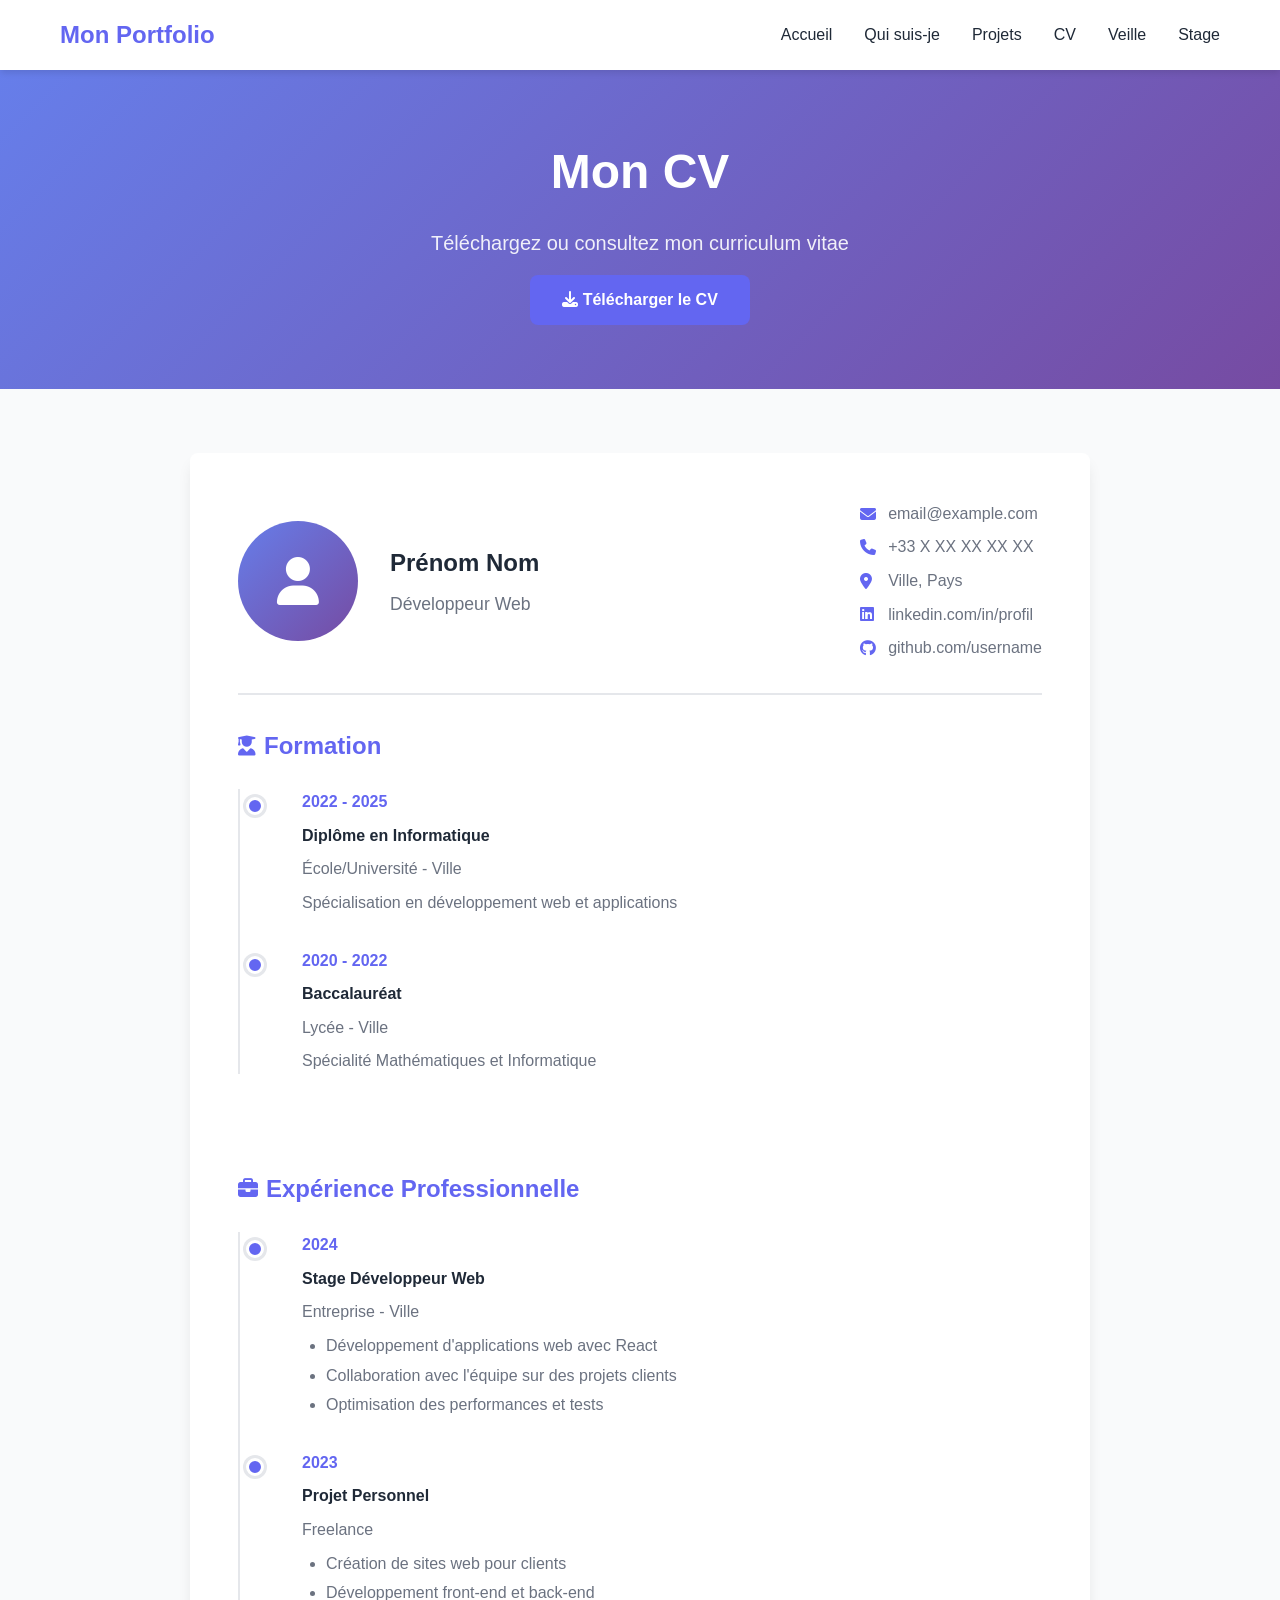
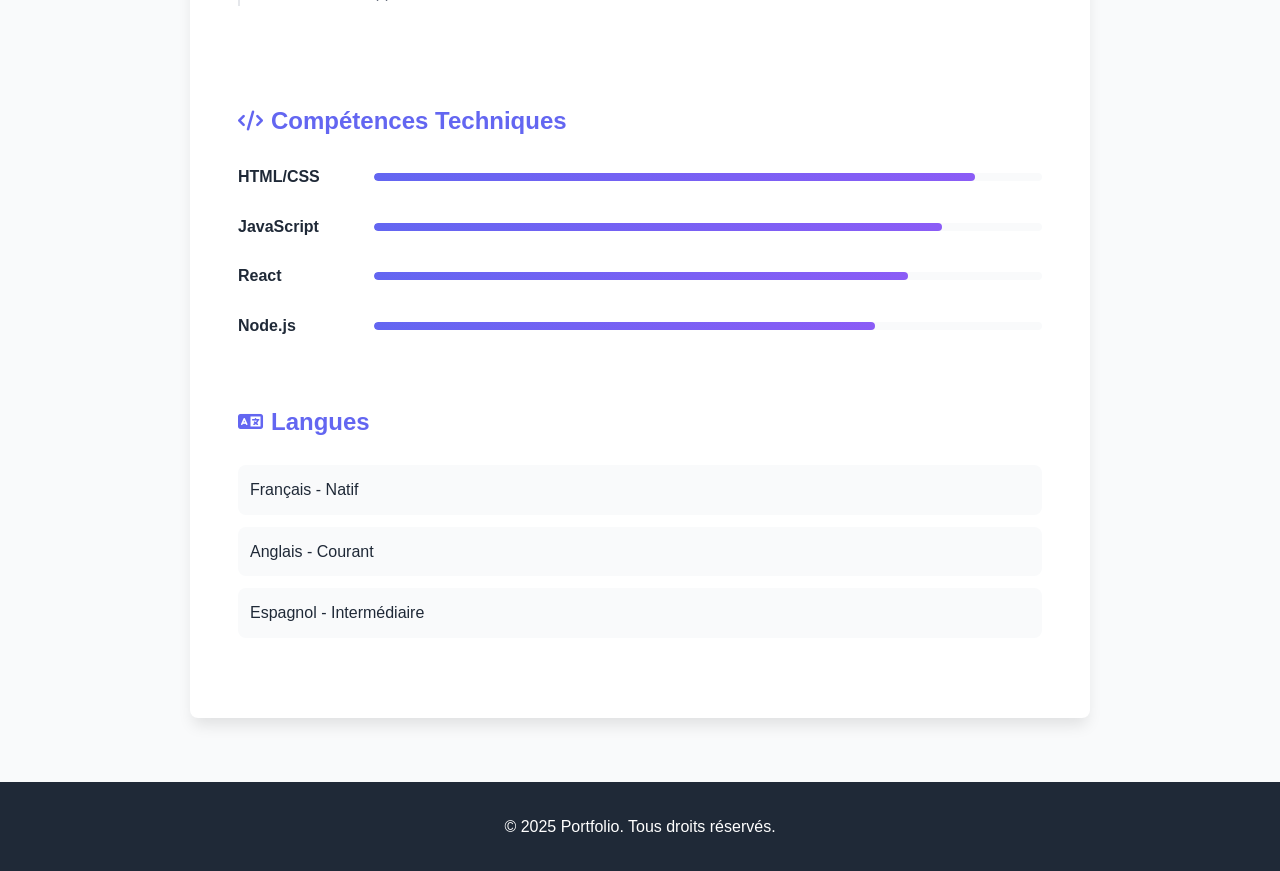
==== cv.html @ 6435fa11 "Initial commit: portfolio statique (HTML/CSS/JS) Made-with: Cursor" ====
<!DOCTYPE html>
<html lang="fr">
<head>
    <meta charset="UTF-8">
    <meta name="viewport" content="width=device-width, initial-scale=1.0">
    <meta name="description" content="CV - Portfolio">
    <title>CV - Portfolio</title>
    <link rel="stylesheet" href="css/style.css">
    <link rel="stylesheet" href="css/cv.css">
    <link rel="stylesheet" href="https://cdnjs.cloudflare.com/ajax/libs/font-awesome/6.4.0/css/all.min.css">
</head>
<body>
    <!-- Navigation -->
    <div id="navbar-placeholder"></div>

    <!-- Page Header -->
    <section class="page-header">
        <div class="container">
            <h1>Mon CV</h1>
            <p>Téléchargez ou consultez mon curriculum vitae</p>
            <a href="images/CV.pdf" download="CV.pdf" class="btn btn-primary" id="download-cv">
                <i class="fas fa-download"></i> Télécharger le CV
            </a>
        </div>
    </section>

    <!-- CV Content -->
    <section class="cv-section">
        <div class="container">
            <div class="cv-container">
                <div class="cv-header">
                    <div class="cv-profile">
                        <div class="cv-avatar">
                            <i class="fas fa-user"></i>
                        </div>
                        <div class="cv-name">
                            <h2>Prénom Nom</h2>
                            <p>Développeur Web</p>
                        </div>
                    </div>
                    <div class="cv-contact">
                        <p><i class="fas fa-envelope"></i> email@example.com</p>
                        <p><i class="fas fa-phone"></i> +33 X XX XX XX XX</p>
                        <p><i class="fas fa-map-marker-alt"></i> Ville, Pays</p>
                        <p><i class="fab fa-linkedin"></i> linkedin.com/in/profil</p>
                        <p><i class="fab fa-github"></i> github.com/username</p>
                    </div>
                </div>

                <div class="cv-content">
                    <div class="cv-section-item">
                        <h3><i class="fas fa-user-graduate"></i> Formation</h3>
                        <div class="cv-timeline">
                            <div class="timeline-item">
                                <div class="timeline-date">2022 - 2025</div>
                                <div class="timeline-content">
                                    <h4>Diplôme en Informatique</h4>
                                    <p>École/Université - Ville</p>
                                    <p>Spécialisation en développement web et applications</p>
                                </div>
                            </div>
                            <div class="timeline-item">
                                <div class="timeline-date">2020 - 2022</div>
                                <div class="timeline-content">
                                    <h4>Baccalauréat</h4>
                                    <p>Lycée - Ville</p>
                                    <p>Spécialité Mathématiques et Informatique</p>
                                </div>
                            </div>
                        </div>
                    </div>

                    <div class="cv-section-item">
                        <h3><i class="fas fa-briefcase"></i> Expérience Professionnelle</h3>
                        <div class="cv-timeline">
                            <div class="timeline-item">
                                <div class="timeline-date">2024</div>
                                <div class="timeline-content">
                                    <h4>Stage Développeur Web</h4>
                                    <p>Entreprise - Ville</p>
                                    <ul>
                                        <li>Développement d'applications web avec React</li>
                                        <li>Collaboration avec l'équipe sur des projets clients</li>
                                        <li>Optimisation des performances et tests</li>
                                    </ul>
                                </div>
                            </div>
                            <div class="timeline-item">
                                <div class="timeline-date">2023</div>
                                <div class="timeline-content">
                                    <h4>Projet Personnel</h4>
                                    <p>Freelance</p>
                                    <ul>
                                        <li>Création de sites web pour clients</li>
                                        <li>Développement front-end et back-end</li>
                                    </ul>
                                </div>
                            </div>
                        </div>
                    </div>

                    <div class="cv-section-item">
                        <h3><i class="fas fa-code"></i> Compétences Techniques</h3>
                        <div class="skills-cv">
                            <div class="skill-row">
                                <span class="skill-name">HTML/CSS</span>
                                <div class="skill-bar">
                                    <div class="skill-progress" style="width: 90%"></div>
                                </div>
                            </div>
                            <div class="skill-row">
                                <span class="skill-name">JavaScript</span>
                                <div class="skill-bar">
                                    <div class="skill-progress" style="width: 85%"></div>
                                </div>
                            </div>
                            <div class="skill-row">
                                <span class="skill-name">React</span>
                                <div class="skill-bar">
                                    <div class="skill-progress" style="width: 80%"></div>
                                </div>
                            </div>
                            <div class="skill-row">
                                <span class="skill-name">Node.js</span>
                                <div class="skill-bar">
                                    <div class="skill-progress" style="width: 75%"></div>
                                </div>
                            </div>
                        </div>
                    </div>

                    <div class="cv-section-item">
                        <h3><i class="fas fa-language"></i> Langues</h3>
                        <ul class="languages-list">
                            <li>Français - Natif</li>
                            <li>Anglais - Courant</li>
                            <li>Espagnol - Intermédiaire</li>
                        </ul>
                    </div>
                </div>
            </div>
        </div>
    </section>

    <!-- Footer -->
    <footer class="footer">
        <div class="container">
            <p>&copy; 2025 Portfolio. Tous droits réservés.</p>
        </div>
    </footer>

    <script src="js/navbar.js"></script>
    <script src="js/main.js"></script>
</body>
</html>
---- css/style.css ----
/* Reset and Base Styles */
* {
    margin: 0;
    padding: 0;
    box-sizing: border-box;
}

:root {
    --primary-color: #6366f1;
    --secondary-color: #8b5cf6;
    --accent-color: #ec4899;
    --text-dark: #1f2937;
    --text-light: #6b7280;
    --bg-light: #f9fafb;
    --bg-white: #ffffff;
    --border-color: #e5e7eb;
    --shadow: 0 4px 6px -1px rgba(0, 0, 0, 0.1);
    --shadow-lg: 0 10px 15px -3px rgba(0, 0, 0, 0.1);
}

body {
    font-family: 'Segoe UI', Tahoma, Geneva, Verdana, sans-serif;
    line-height: 1.6;
    color: var(--text-dark);
    background-color: var(--bg-white);
}

.container {
    max-width: 1200px;
    margin: 0 auto;
    padding: 0 20px;
}

.text-center {
    text-align: center;
}

/* Navigation */
.navbar {
    background-color: var(--bg-white);
    box-shadow: var(--shadow);
    position: sticky;
    top: 0;
    z-index: 1000;
    padding: 1rem 0;
}

.nav-container {
    max-width: 1200px;
    margin: 0 auto;
    padding: 0 20px;
    display: flex;
    justify-content: space-between;
    align-items: center;
}

.nav-logo a {
    font-size: 1.5rem;
    font-weight: bold;
    color: var(--primary-color);
    text-decoration: none;
}

.nav-menu {
    display: flex;
    list-style: none;
    gap: 2rem;
}

.nav-link {
    color: var(--text-dark);
    text-decoration: none;
    font-weight: 500;
    transition: color 0.3s;
}

.nav-link:hover {
    color: var(--primary-color);
}

.hamburger {
    display: none;
    flex-direction: column;
    cursor: pointer;
}

.bar {
    width: 25px;
    height: 3px;
    background-color: var(--text-dark);
    margin: 3px 0;
    transition: 0.3s;
}

/* Hero Section */
.hero {
    min-height: 80vh;
    display: flex;
    align-items: center;
    justify-content: space-between;
    padding: 4rem 20px;
    background: linear-gradient(135deg, #667eea 0%, #764ba2 100%);
    color: white;
    max-width: 1200px;
    margin: 0 auto;
}

.hero-content {
    flex: 1;
    max-width: 600px;
}

.hero-title {
    font-size: 3.5rem;
    margin-bottom: 1rem;
    animation: fadeInUp 0.8s;
}

.hero-subtitle {
    font-size: 1.25rem;
    margin-bottom: 2rem;
    opacity: 0.9;
    animation: fadeInUp 1s;
}

.hero-buttons {
    display: flex;
    gap: 1rem;
    animation: fadeInUp 1.2s;
}

.hero-image {
    flex: 1;
    display: flex;
    justify-content: center;
    align-items: center;
}

.hero-illustration {
    font-size: 15rem;
    opacity: 0.3;
}

/* Buttons */
.btn {
    display: inline-block;
    padding: 0.75rem 2rem;
    border-radius: 0.5rem;
    text-decoration: none;
    font-weight: 600;
    transition: all 0.3s;
    cursor: pointer;
    border: none;
}

.btn-primary {
    background-color: var(--primary-color);
    color: white;
}

.btn-primary:hover {
    background-color: #4f46e5;
    transform: translateY(-2px);
    box-shadow: var(--shadow-lg);
}

.btn-secondary {
    background-color: transparent;
    color: white;
    border: 2px solid white;
}

.btn-secondary:hover {
    background-color: white;
    color: var(--primary-color);
}

.btn-outline {
    background-color: transparent;
    color: var(--primary-color);
    border: 2px solid var(--primary-color);
}

.btn-outline:hover {
    background-color: var(--primary-color);
    color: white;
}

/* Section Styles */
section {
    padding: 4rem 0;
}

.section-title {
    font-size: 2.5rem;
    text-align: center;
    margin-bottom: 3rem;
    color: var(--text-dark);
}

/* About Section */
.about {
    background-color: var(--bg-light);
}

.about-content {
    display: grid;
    grid-template-columns: 1fr 1fr;
    gap: 3rem;
    align-items: center;
}

.about-text p {
    font-size: 1.1rem;
    color: var(--text-light);
    margin-bottom: 1.5rem;
}

.about-skills {
    display: grid;
    grid-template-columns: repeat(2, 1fr);
    gap: 1.5rem;
}

.skill-item {
    display: flex;
    align-items: center;
    gap: 1rem;
    padding: 1.5rem;
    background-color: var(--bg-white);
    border-radius: 0.5rem;
    box-shadow: var(--shadow);
    transition: transform 0.3s;
}

.skill-item:hover {
    transform: translateY(-5px);
}

.skill-item i {
    font-size: 2.5rem;
    color: var(--primary-color);
}

.skill-item span {
    font-weight: 600;
    font-size: 1.1rem;
}

/* Projects Preview */
.projects-preview {
    background-color: var(--bg-white);
}

.projects-grid {
    display: grid;
    grid-template-columns: repeat(auto-fit, minmax(300px, 1fr));
    gap: 2rem;
    margin-bottom: 3rem;
}

.project-card-link {
    text-decoration: none;
    color: inherit;
    display: block;
}

.project-card {
    background-color: var(--bg-white);
    padding: 2rem;
    border-radius: 0.5rem;
    box-shadow: var(--shadow);
    transition: transform 0.3s, box-shadow 0.3s;
    border: 1px solid var(--border-color);
    cursor: pointer;
    height: 100%;
    display: flex;
    flex-direction: column;
}

.project-card:hover {
    transform: translateY(-5px);
    box-shadow: var(--shadow-lg);
}

.project-icon {
    font-size: 3rem;
    color: var(--primary-color);
    margin-bottom: 1rem;
}

.project-card h3 {
    margin-bottom: 1rem;
    color: var(--text-dark);
}

.project-card p {
    color: var(--text-light);
    margin-bottom: 1.5rem;
    flex-grow: 1;
}

.project-link-btn {
    margin-top: auto;
    padding: 0.75rem 1rem;
    background-color: var(--primary-color);
    color: white;
    border-radius: 0.5rem;
    font-weight: 600;
    display: flex;
    align-items: center;
    justify-content: space-between;
    transition: all 0.3s;
}

.project-link-btn i {
    transition: transform 0.3s;
}

.project-card:hover .project-link-btn {
    background-color: var(--secondary-color);
    transform: translateX(5px);
}

.project-card:hover .project-link-btn i {
    transform: translateX(5px);
}

/* Contact Section */
.contact {
    background-color: var(--bg-light);
}

.contact-intro {
    text-align: center;
    max-width: 520px;
    margin: 0 auto 2rem;
    color: var(--text-light);
    font-size: 1.05rem;
    line-height: 1.6;
}

.contact-content {
    max-width: 640px;
    margin: 0 auto;
}

.contact-info {
    display: grid;
    gap: 1.5rem;
}

.contact-item {
    display: flex;
    align-items: center;
    gap: 1rem;
    padding: 1rem;
    background-color: var(--bg-white);
    border-radius: 0.5rem;
    box-shadow: var(--shadow);
}

.contact-item i {
    font-size: 1.5rem;
    color: var(--primary-color);
}

.contact-item a {
    color: var(--text-dark);
    text-decoration: none;
    transition: color 0.3s;
}

.contact-item a:hover {
    color: var(--primary-color);
}

/* Page Header */
.page-header {
    background: linear-gradient(135deg, #667eea 0%, #764ba2 100%);
    color: white;
    padding: 4rem 0;
    text-align: center;
}

.page-header h1 {
    font-size: 3rem;
    margin-bottom: 1rem;
}

.page-header p {
    font-size: 1.25rem;
    opacity: 0.9;
}

/* About Page */
.about-page {
    padding: 4rem 0;
}

.about-layout {
    display: grid;
    grid-template-columns: 300px 1fr;
    gap: 3rem;
    align-items: start;
}

.about-image {
    position: sticky;
    top: 100px;
}

.profile-placeholder {
    width: 250px;
    height: 250px;
    border-radius: 50%;
    background: linear-gradient(135deg, #667eea 0%, #764ba2 100%);
    display: flex;
    align-items: center;
    justify-content: center;
    font-size: 5rem;
    color: white;
}

.about-details h2 {
    margin-bottom: 1.5rem;
    color: var(--text-dark);
}

.about-details h3 {
    margin-top: 2rem;
    margin-bottom: 1rem;
    color: var(--text-dark);
}

.about-details p {
    color: var(--text-light);
    margin-bottom: 1rem;
    line-height: 1.8;
}

.skills-grid {
    display: grid;
    grid-template-columns: repeat(auto-fit, minmax(200px, 1fr));
    gap: 1.5rem;
    margin-top: 1.5rem;
}

.skill-card {
    background-color: var(--bg-light);
    padding: 1.5rem;
    border-radius: 0.5rem;
    text-align: center;
    transition: transform 0.3s;
}

.skill-card:hover {
    transform: translateY(-5px);
}

.skill-card i {
    font-size: 2.5rem;
    color: var(--primary-color);
    margin-bottom: 1rem;
}

.skill-card h4 {
    margin-bottom: 0.5rem;
}

.skill-card p {
    font-size: 0.9rem;
    color: var(--text-light);
}

.passions-list {
    list-style: none;
    margin-top: 1rem;
}

.passions-list li {
    padding: 0.75rem 0;
    color: var(--text-light);
}

.passions-list i {
    color: var(--primary-color);
    margin-right: 0.5rem;
}

/* Projects Page */
.projects-section {
    padding: 4rem 0;
}

.projects-filter {
    display: flex;
    justify-content: center;
    gap: 1rem;
    margin-bottom: 3rem;
    flex-wrap: wrap;
}

.filter-btn {
    padding: 0.5rem 1.5rem;
    border: 2px solid var(--border-color);
    background-color: var(--bg-white);
    border-radius: 2rem;
    cursor: pointer;
    transition: all 0.3s;
    font-weight: 500;
}

.filter-btn:hover,
.filter-btn.active {
    background-color: var(--primary-color);
    color: white;
    border-color: var(--primary-color);
}

.projects-container {
    display: grid;
    grid-template-columns: repeat(auto-fill, minmax(350px, 1fr));
    gap: 2rem;
}

.projects-container > a {
    text-decoration: none;
    color: inherit;
    display: block;
}

.project-item {
    background-color: var(--bg-white);
    border-radius: 0.5rem;
    overflow: hidden;
    box-shadow: var(--shadow);
    transition: transform 0.3s;
    cursor: pointer;
}

.project-item:hover {
    transform: translateY(-5px);
}

.project-image {
    position: relative;
    height: 200px;
    overflow: hidden;
}

.project-placeholder {
    width: 100%;
    height: 100%;
    background: linear-gradient(135deg, #667eea 0%, #764ba2 100%);
    display: flex;
    align-items: center;
    justify-content: center;
    font-size: 4rem;
    color: white;
}

.project-overlay {
    position: absolute;
    top: 0;
    left: 0;
    right: 0;
    bottom: 0;
    background-color: rgba(0, 0, 0, 0.7);
    display: flex;
    align-items: center;
    justify-content: center;
    gap: 1rem;
    opacity: 0;
    transition: opacity 0.3s;
}

.project-item:hover .project-overlay {
    opacity: 1;
}

.project-btn {
    width: 50px;
    height: 50px;
    border-radius: 50%;
    background-color: var(--primary-color);
    color: white;
    display: flex;
    align-items: center;
    justify-content: center;
    text-decoration: none;
    transition: transform 0.3s;
}

.project-btn:hover {
    transform: scale(1.1);
}

.project-info {
    padding: 1.5rem;
}

.project-info h3 {
    margin-bottom: 0.5rem;
    color: var(--text-dark);
}

.project-info p {
    color: var(--text-light);
    margin-bottom: 1rem;
}

.project-tags {
    display: flex;
    gap: 0.5rem;
    flex-wrap: wrap;
}

.tag {
    padding: 0.25rem 0.75rem;
    background-color: var(--bg-light);
    border-radius: 1rem;
    font-size: 0.875rem;
    color: var(--text-dark);
}

/* Veille Page */
.veille-section {
    padding: 4rem 0;
}

.veille-intro {
    text-align: center;
    max-width: 800px;
    margin: 0 auto 3rem;
}

.veille-intro h2 {
    margin-bottom: 1rem;
}

.veille-intro p {
    color: var(--text-light);
    line-height: 1.8;
}

.veille-sources {
    margin-bottom: 4rem;
}

.veille-sources h3 {
    margin-bottom: 2rem;
    text-align: center;
}

.sources-grid {
    display: grid;
    grid-template-columns: repeat(auto-fit, minmax(250px, 1fr));
    gap: 2rem;
}

.source-card {
    background-color: var(--bg-white);
    padding: 2rem;
    border-radius: 0.5rem;
    box-shadow: var(--shadow);
    text-align: center;
    transition: transform 0.3s;
}

.source-card:hover {
    transform: translateY(-5px);
}

.source-card i {
    font-size: 3rem;
    color: var(--primary-color);
    margin-bottom: 1rem;
}

.source-card h4 {
    margin-bottom: 0.5rem;
}

.source-card p {
    color: var(--text-light);
    margin-bottom: 1rem;
}

.source-card a {
    color: var(--primary-color);
    text-decoration: none;
    font-weight: 600;
}

.articles-list {
    display: grid;
    gap: 2rem;
}

.article-card {
    display: flex;
    gap: 2rem;
    background-color: var(--bg-white);
    padding: 2rem;
    border-radius: 0.5rem;
    box-shadow: var(--shadow);
    transition: transform 0.3s;
}

.article-card:hover {
    transform: translateX(5px);
}

.article-date {
    display: flex;
    flex-direction: column;
    align-items: center;
    justify-content: center;
    min-width: 80px;
    padding: 1rem;
    background-color: var(--bg-light);
    border-radius: 0.5rem;
}

.date-day {
    font-size: 2rem;
    font-weight: bold;
    color: var(--primary-color);
}

.date-month {
    font-size: 0.875rem;
    color: var(--text-light);
    text-transform: uppercase;
}

.article-content h4 {
    margin-bottom: 0.5rem;
}

.article-content p {
    color: var(--text-light);
    margin-bottom: 1rem;
}

.article-link {
    color: var(--primary-color);
    text-decoration: none;
    font-weight: 600;
}

.topics-tags {
    display: flex;
    gap: 1rem;
    flex-wrap: wrap;
    justify-content: center;
}

.topic-tag {
    padding: 0.5rem 1.5rem;
    background-color: var(--primary-color);
    color: white;
    border-radius: 2rem;
    font-weight: 500;
}

/* Stage Page */
.stage-section {
    padding: 4rem 0;
}

.stage-overview {
    display: grid;
    grid-template-columns: repeat(auto-fit, minmax(250px, 1fr));
    gap: 2rem;
    margin-bottom: 3rem;
}

.stage-info-card {
    background-color: var(--bg-white);
    padding: 2rem;
    border-radius: 0.5rem;
    box-shadow: var(--shadow);
    text-align: center;
}

.stage-info-card h3 {
    color: var(--primary-color);
    margin-bottom: 1rem;
}

.stage-info-card i {
    font-size: 2rem;
    margin-bottom: 0.5rem;
}

.stage-content {
    max-width: 900px;
    margin: 0 auto;
}

.stage-section-item {
    background-color: var(--bg-white);
    padding: 2rem;
    border-radius: 0.5rem;
    box-shadow: var(--shadow);
    margin-bottom: 2rem;
}

.stage-section-item h2 {
    margin-bottom: 1.5rem;
    color: var(--text-dark);
}

.stage-section-item h2 i {
    color: var(--primary-color);
    margin-right: 0.5rem;
}

.missions-list {
    display: grid;
    gap: 1.5rem;
}

.mission-item {
    display: flex;
    gap: 1rem;
    align-items: start;
}

.mission-item i {
    color: var(--primary-color);
    font-size: 1.5rem;
    margin-top: 0.25rem;
}

.mission-item h4 {
    margin-bottom: 0.5rem;
}

.mission-item p {
    color: var(--text-light);
}

.tech-tags {
    display: flex;
    gap: 1rem;
    flex-wrap: wrap;
}

.tech-tag {
    padding: 0.5rem 1.5rem;
    background-color: var(--bg-light);
    border-radius: 2rem;
    font-weight: 500;
}

.skills-acquired {
    display: grid;
    gap: 1rem;
}

.skill-acquired-item {
    display: flex;
    align-items: center;
    gap: 1rem;
    padding: 1rem;
    background-color: var(--bg-light);
    border-radius: 0.5rem;
}

.skill-acquired-item i {
    color: var(--primary-color);
}

/* Footer */
.footer {
    background-color: var(--text-dark);
    color: white;
    text-align: center;
    padding: 2rem 0;
}

/* Animations */
@keyframes fadeInUp {
    from {
        opacity: 0;
        transform: translateY(30px);
    }
    to {
        opacity: 1;
        transform: translateY(0);
    }
}

/* Responsive Design */
@media (max-width: 768px) {
    .hamburger {
        display: flex;
    }

    .nav-menu {
        position: fixed;
        left: -100%;
        top: 70px;
        flex-direction: column;
        background-color: var(--bg-white);
        width: 100%;
        text-align: center;
        transition: 0.3s;
        box-shadow: var(--shadow);
        padding: 2rem 0;
    }

    .nav-menu.active {
        left: 0;
    }

    .hero {
        flex-direction: column;
        text-align: center;
        padding: 2rem 20px;
    }

    .hero-title {
        font-size: 2.5rem;
    }

    .hero-illustration {
        font-size: 8rem;
        margin-top: 2rem;
    }

    .about-content {
        grid-template-columns: 1fr;
    }

    .about-layout {
        grid-template-columns: 1fr;
    }

    .about-image {
        position: static;
        display: flex;
        justify-content: center;
    }

    .projects-grid {
        grid-template-columns: 1fr;
    }

    .projects-container {
        grid-template-columns: 1fr;
    }

    .sources-grid {
        grid-template-columns: 1fr;
    }

    .article-card {
        flex-direction: column;
    }

    .stage-overview {
        grid-template-columns: 1fr;
    }
}
---- css/cv.css ----
/* CV Specific Styles */
.cv-section {
    padding: 4rem 0;
    background-color: var(--bg-light);
}

.cv-container {
    max-width: 900px;
    margin: 0 auto;
    background-color: var(--bg-white);
    padding: 3rem;
    border-radius: 0.5rem;
    box-shadow: var(--shadow-lg);
}

.cv-header {
    display: flex;
    justify-content: space-between;
    align-items: center;
    padding-bottom: 2rem;
    border-bottom: 2px solid var(--border-color);
    margin-bottom: 2rem;
    flex-wrap: wrap;
    gap: 2rem;
}

.cv-profile {
    display: flex;
    align-items: center;
    gap: 2rem;
}

.cv-avatar {
    width: 120px;
    height: 120px;
    border-radius: 50%;
    background: linear-gradient(135deg, #667eea 0%, #764ba2 100%);
    display: flex;
    align-items: center;
    justify-content: center;
    font-size: 3rem;
    color: white;
}

.cv-name h2 {
    margin-bottom: 0.5rem;
    color: var(--text-dark);
}

.cv-name p {
    color: var(--text-light);
    font-size: 1.1rem;
}

.cv-contact {
    display: flex;
    flex-direction: column;
    gap: 0.5rem;
}

.cv-contact p {
    color: var(--text-light);
    display: flex;
    align-items: center;
    gap: 0.5rem;
}

.cv-contact i {
    color: var(--primary-color);
    width: 20px;
}

.cv-content {
    display: grid;
    gap: 2rem;
}

.cv-section-item {
    margin-bottom: 2rem;
}

.cv-section-item h3 {
    color: var(--primary-color);
    margin-bottom: 1.5rem;
    font-size: 1.5rem;
    display: flex;
    align-items: center;
    gap: 0.5rem;
}

.cv-section-item h3 i {
    font-size: 1.25rem;
}

.cv-timeline {
    position: relative;
    padding-left: 2rem;
}

.cv-timeline::before {
    content: '';
    position: absolute;
    left: 0;
    top: 0;
    bottom: 0;
    width: 2px;
    background-color: var(--border-color);
}

.timeline-item {
    position: relative;
    margin-bottom: 2rem;
    padding-left: 2rem;
}

.timeline-item::before {
    content: '';
    position: absolute;
    left: -1.5rem;
    top: 0.5rem;
    width: 12px;
    height: 12px;
    border-radius: 50%;
    background-color: var(--primary-color);
    border: 3px solid var(--bg-white);
    box-shadow: 0 0 0 3px var(--border-color);
}

.timeline-date {
    font-weight: 600;
    color: var(--primary-color);
    margin-bottom: 0.5rem;
}

.timeline-content h4 {
    margin-bottom: 0.5rem;
    color: var(--text-dark);
}

.timeline-content p {
    color: var(--text-light);
    margin-bottom: 0.5rem;
}

.timeline-content ul {
    margin-top: 0.5rem;
    padding-left: 1.5rem;
    color: var(--text-light);
}

.timeline-content ul li {
    margin-bottom: 0.25rem;
}

.skills-cv {
    display: grid;
    gap: 1.5rem;
}

.skill-row {
    display: flex;
    align-items: center;
    gap: 1rem;
}

.skill-name {
    min-width: 120px;
    font-weight: 600;
    color: var(--text-dark);
}

.skill-bar {
    flex: 1;
    height: 8px;
    background-color: var(--bg-light);
    border-radius: 4px;
    overflow: hidden;
}

.skill-progress {
    height: 100%;
    background: linear-gradient(90deg, var(--primary-color), var(--secondary-color));
    border-radius: 4px;
    transition: width 1s ease-in-out;
}

.languages-list {
    list-style: none;
    display: grid;
    gap: 0.75rem;
}

.languages-list li {
    padding: 0.75rem;
    background-color: var(--bg-light);
    border-radius: 0.5rem;
    color: var(--text-dark);
}

#download-cv {
    margin-top: 1rem;
}

@media (max-width: 768px) {
    .cv-container {
        padding: 2rem 1.5rem;
    }

    .cv-header {
        flex-direction: column;
        text-align: center;
    }

    .cv-profile {
        flex-direction: column;
    }

    .cv-contact {
        align-items: center;
    }

    .skill-row {
        flex-direction: column;
        align-items: start;
    }

    .skill-name {
        min-width: auto;
    }
}
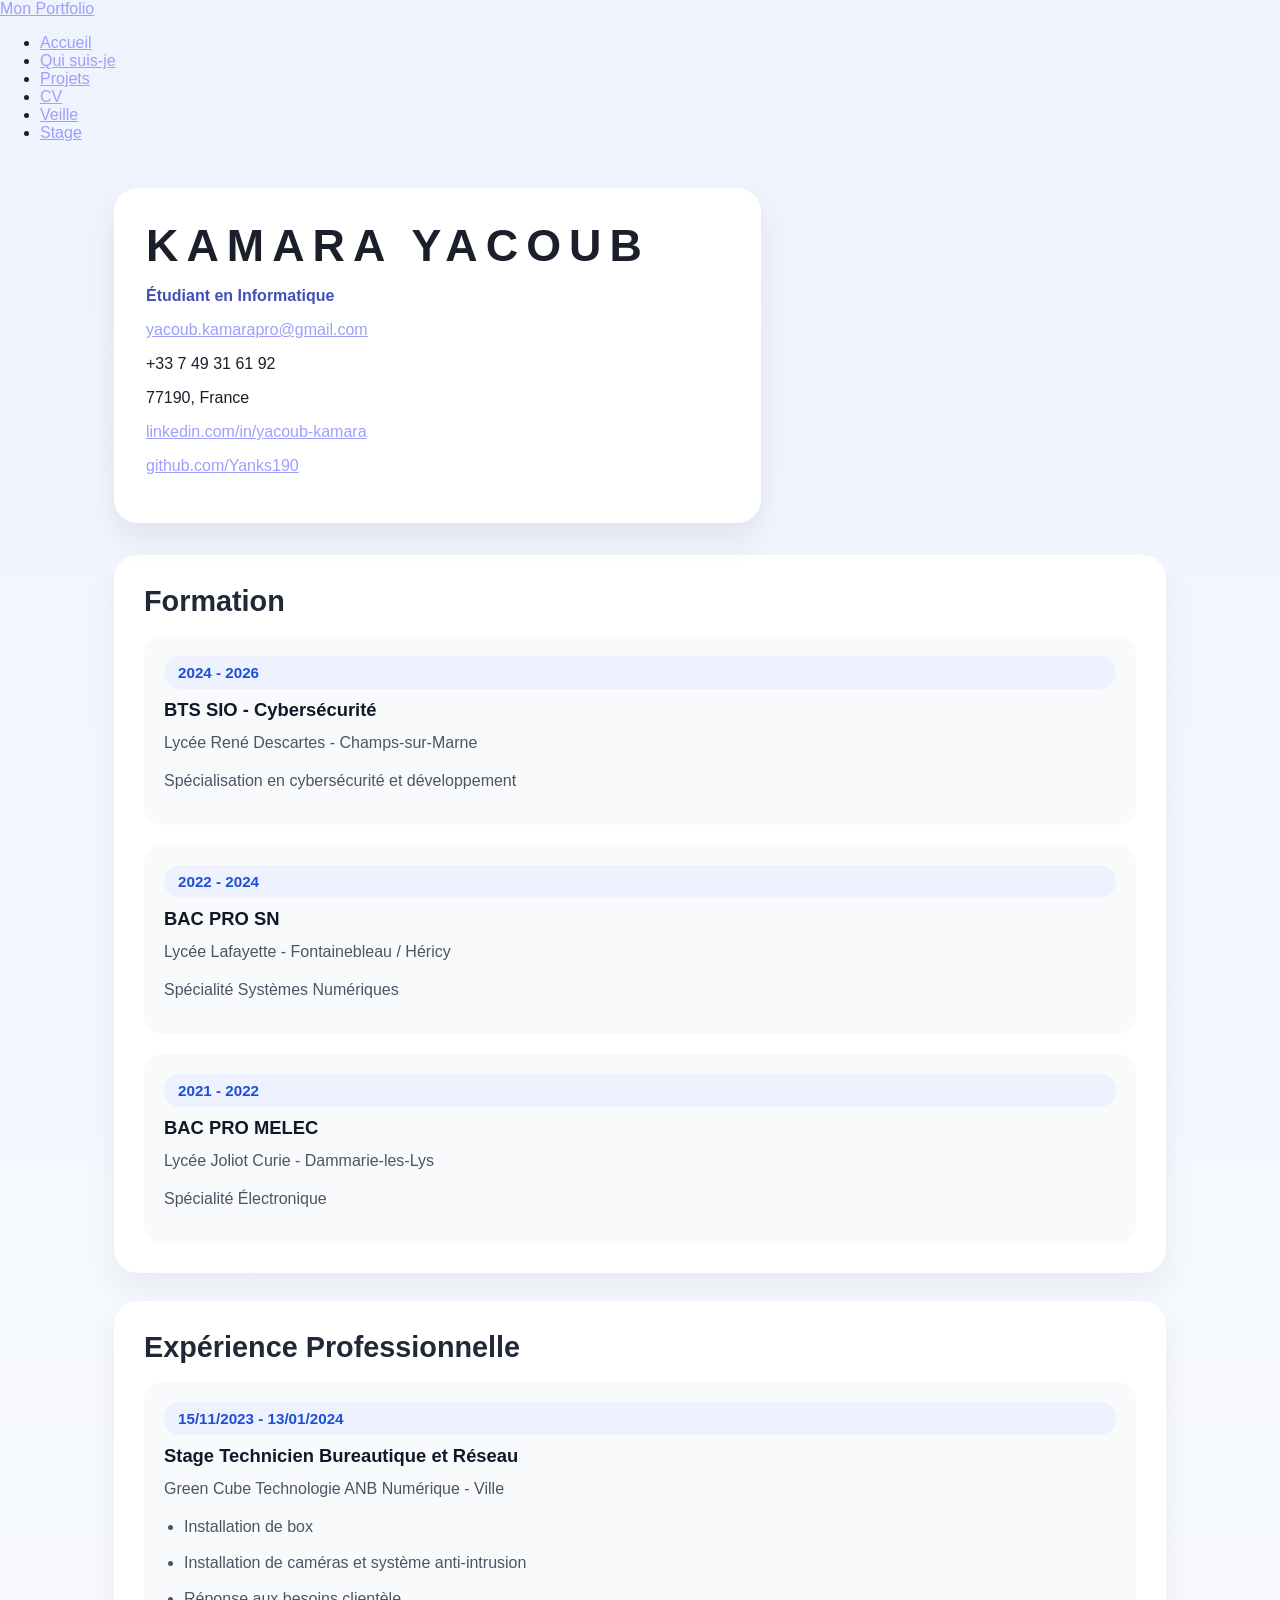
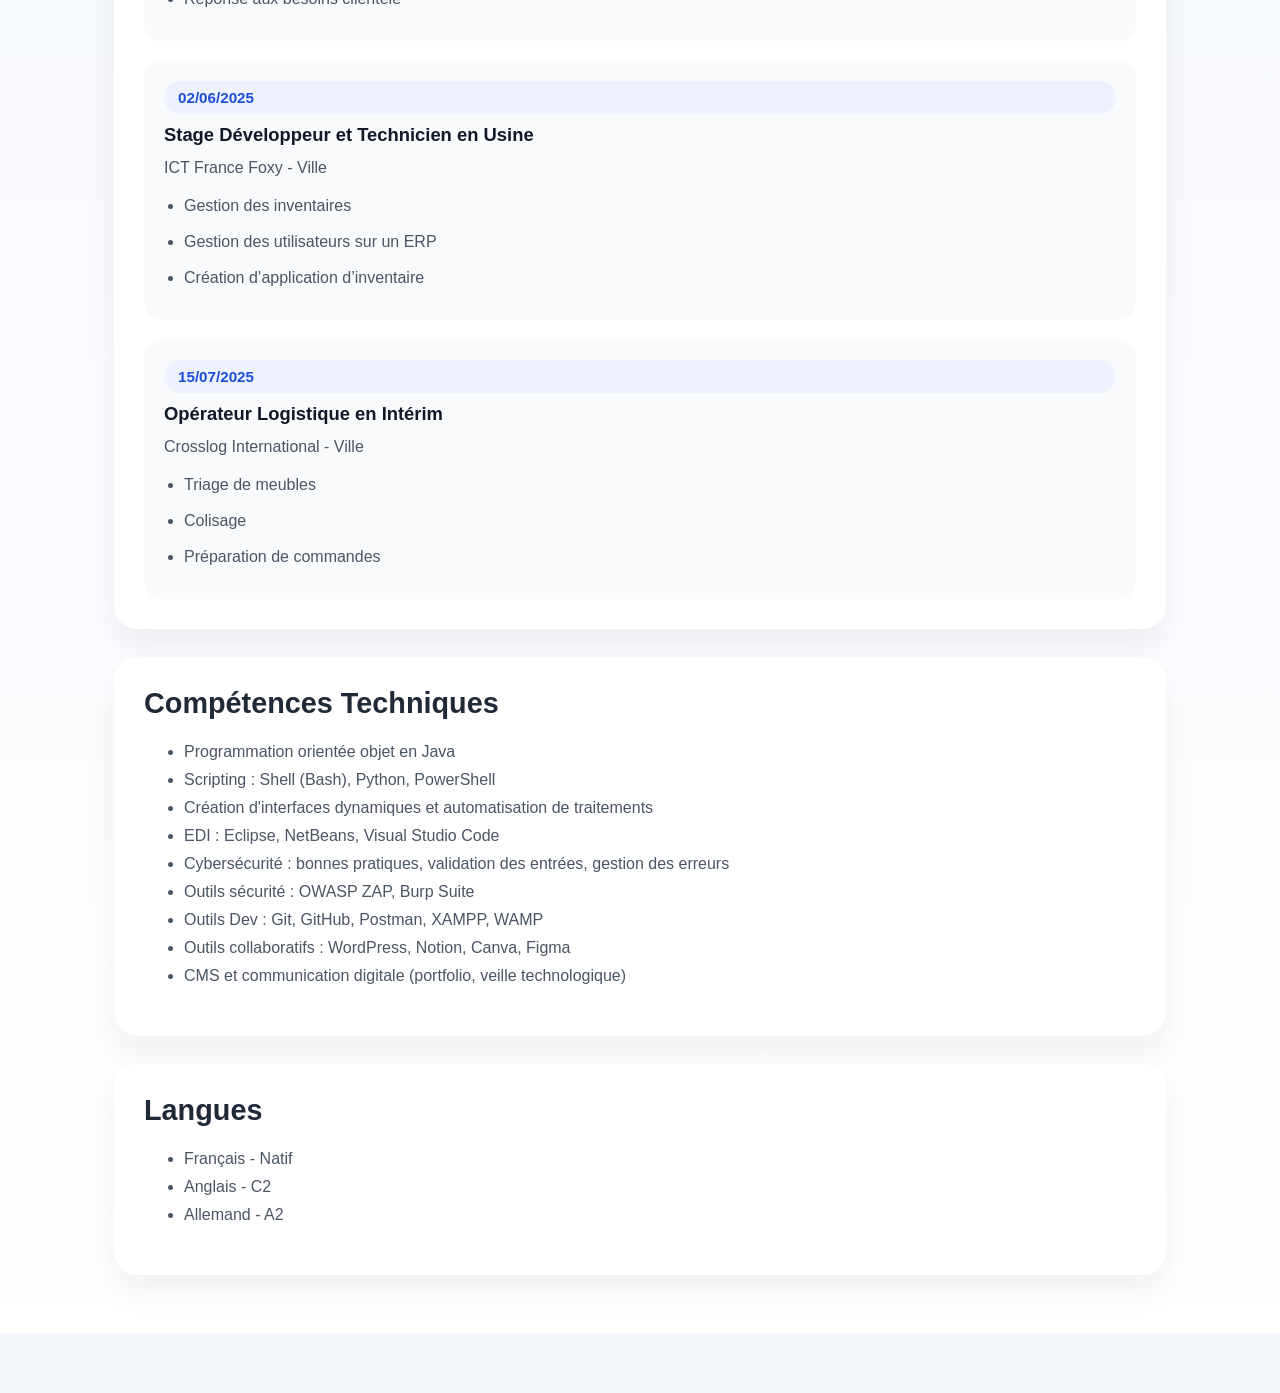
==== commit 082ebeb1: "Recréer la page CV avec les informations personnelles et remettre le lien dans la navigation" ====
--- a/cv.html
+++ b/cv.html
@@ -1,155 +1,126 @@
 <!DOCTYPE html>
 <html lang="fr">
 <head>
-    <meta charset="UTF-8">
-    <meta name="viewport" content="width=device-width, initial-scale=1.0">
-    <meta name="description" content="CV - Portfolio">
-    <title>CV - Portfolio</title>
-    <link rel="stylesheet" href="css/style.css">
-    <link rel="stylesheet" href="css/cv.css">
-    <link rel="stylesheet" href="https://cdnjs.cloudflare.com/ajax/libs/font-awesome/6.4.0/css/all.min.css">
+  <meta charset="UTF-8" />
+  <meta name="viewport" content="width=device-width, initial-scale=1" />
+  <title>CV - KAMARA Yacoub</title>
+  <link rel="stylesheet" href="css/cv.css">
+  <link rel="stylesheet" href="https://cdnjs.cloudflare.com/ajax/libs/font-awesome/6.4.0/css/all.min.css" integrity="sha512-p1CmS7D3TUA8iEOvV+lB9d9q3Z6A8EVwMO8+0jXqfJ0HdXoFk7cH/HeIn8sXK4j1nocjA3T4f6gM1kEO5zYGqQ==" crossorigin="anonymous" referrerpolicy="no-referrer" />
 </head>
 <body>
-    <!-- Navigation -->
-    <div id="navbar-placeholder"></div>
+  <div id="navbar-placeholder"></div>
+  <main class="cv-main" role="main">
+    <header class="cv-hero">
+      <div class="cv-intro">
+        <h1>KAMARA Yacoub</h1>
+        <p class="cv-subtitle">Étudiant en Informatique</p>
+        <p><a href="mailto:yacoub.kamarapro@gmail.com">yacoub.kamarapro@gmail.com</a></p>
+        <p>+33 7 49 31 61 92</p>
+        <p>77190, France</p>
+        <p><a href="https://www.linkedin.com/in/yacoub-kamara/" target="_blank">linkedin.com/in/yacoub-kamara</a></p>
+        <p><a href="https://github.com/Yanks190" target="_blank">github.com/Yanks190</a></p>
+      </div>
+    </header>
 
-    <!-- Page Header -->
-    <section class="page-header">
-        <div class="container">
-            <h1>Mon CV</h1>
-            <p>Téléchargez ou consultez mon curriculum vitae</p>
-            <a href="images/CV.pdf" download="CV.pdf" class="btn btn-primary" id="download-cv">
-                <i class="fas fa-download"></i> Télécharger le CV
-            </a>
+    <section class="cv-section">
+      <h2>Formation</h2>
+      <div class="cv-timeline">
+        <div class="cv-item">
+          <span class="cv-date">2024 - 2026</span>
+          <div>
+            <h3>BTS SIO - Cybersécurité</h3>
+            <p>Lycée René Descartes - Champs-sur-Marne</p>
+            <p>Spécialisation en cybersécurité et développement</p>
+          </div>
         </div>
+        <div class="cv-item">
+          <span class="cv-date">2022 - 2024</span>
+          <div>
+            <h3>BAC PRO SN</h3>
+            <p>Lycée Lafayette - Fontainebleau / Héricy</p>
+            <p>Spécialité Systèmes Numériques</p>
+          </div>
+        </div>
+        <div class="cv-item">
+          <span class="cv-date">2021 - 2022</span>
+          <div>
+            <h3>BAC PRO MELEC</h3>
+            <p>Lycée Joliot Curie - Dammarie-les-Lys</p>
+            <p>Spécialité Électronique</p>
+          </div>
+        </div>
+      </div>
     </section>
 
-    <!-- CV Content -->
     <section class="cv-section">
-        <div class="container">
-            <div class="cv-container">
-                <div class="cv-header">
-                    <div class="cv-profile">
-                        <div class="cv-avatar">
-                            <i class="fas fa-user"></i>
-                        </div>
-                        <div class="cv-name">
-                            <h2>Prénom Nom</h2>
-                            <p>Développeur Web</p>
-                        </div>
-                    </div>
-                    <div class="cv-contact">
-                        <p><i class="fas fa-envelope"></i> email@example.com</p>
-                        <p><i class="fas fa-phone"></i> +33 X XX XX XX XX</p>
-                        <p><i class="fas fa-map-marker-alt"></i> Ville, Pays</p>
-                        <p><i class="fab fa-linkedin"></i> linkedin.com/in/profil</p>
-                        <p><i class="fab fa-github"></i> github.com/username</p>
-                    </div>
-                </div>
-
-                <div class="cv-content">
-                    <div class="cv-section-item">
-                        <h3><i class="fas fa-user-graduate"></i> Formation</h3>
-                        <div class="cv-timeline">
-                            <div class="timeline-item">
-                                <div class="timeline-date">2022 - 2025</div>
-                                <div class="timeline-content">
-                                    <h4>Diplôme en Informatique</h4>
-                                    <p>École/Université - Ville</p>
-                                    <p>Spécialisation en développement web et applications</p>
-                                </div>
-                            </div>
-                            <div class="timeline-item">
-                                <div class="timeline-date">2020 - 2022</div>
-                                <div class="timeline-content">
-                                    <h4>Baccalauréat</h4>
-                                    <p>Lycée - Ville</p>
-                                    <p>Spécialité Mathématiques et Informatique</p>
-                                </div>
-                            </div>
-                        </div>
-                    </div>
-
-                    <div class="cv-section-item">
-                        <h3><i class="fas fa-briefcase"></i> Expérience Professionnelle</h3>
-                        <div class="cv-timeline">
-                            <div class="timeline-item">
-                                <div class="timeline-date">2024</div>
-                                <div class="timeline-content">
-                                    <h4>Stage Développeur Web</h4>
-                                    <p>Entreprise - Ville</p>
-                                    <ul>
-                                        <li>Développement d'applications web avec React</li>
-                                        <li>Collaboration avec l'équipe sur des projets clients</li>
-                                        <li>Optimisation des performances et tests</li>
-                                    </ul>
-                                </div>
-                            </div>
-                            <div class="timeline-item">
-                                <div class="timeline-date">2023</div>
-                                <div class="timeline-content">
-                                    <h4>Projet Personnel</h4>
-                                    <p>Freelance</p>
-                                    <ul>
-                                        <li>Création de sites web pour clients</li>
-                                        <li>Développement front-end et back-end</li>
-                                    </ul>
-                                </div>
-                            </div>
-                        </div>
-                    </div>
-
-                    <div class="cv-section-item">
-                        <h3><i class="fas fa-code"></i> Compétences Techniques</h3>
-                        <div class="skills-cv">
-                            <div class="skill-row">
-                                <span class="skill-name">HTML/CSS</span>
-                                <div class="skill-bar">
-                                    <div class="skill-progress" style="width: 90%"></div>
-                                </div>
-                            </div>
-                            <div class="skill-row">
-                                <span class="skill-name">JavaScript</span>
-                                <div class="skill-bar">
-                                    <div class="skill-progress" style="width: 85%"></div>
-                                </div>
-                            </div>
-                            <div class="skill-row">
-                                <span class="skill-name">React</span>
-                                <div class="skill-bar">
-                                    <div class="skill-progress" style="width: 80%"></div>
-                                </div>
-                            </div>
-                            <div class="skill-row">
-                                <span class="skill-name">Node.js</span>
-                                <div class="skill-bar">
-                                    <div class="skill-progress" style="width: 75%"></div>
-                                </div>
-                            </div>
-                        </div>
-                    </div>
-
-                    <div class="cv-section-item">
-                        <h3><i class="fas fa-language"></i> Langues</h3>
-                        <ul class="languages-list">
-                            <li>Français - Natif</li>
-                            <li>Anglais - Courant</li>
-                            <li>Espagnol - Intermédiaire</li>
-                        </ul>
-                    </div>
-                </div>
-            </div>
+      <h2>Expérience Professionnelle</h2>
+      <div class="cv-timeline">
+        <div class="cv-item">
+          <span class="cv-date">15/11/2023 - 13/01/2024</span>
+          <div>
+            <h3>Stage Technicien Bureautique et Réseau</h3>
+            <p>Green Cube Technologie ANB Numérique - Ville</p>
+            <ul>
+              <li>Installation de box</li>
+              <li>Installation de caméras et système anti-intrusion</li>
+              <li>Réponse aux besoins clientèle</li>
+            </ul>
+          </div>
         </div>
+        <div class="cv-item">
+          <span class="cv-date">02/06/2025</span>
+          <div>
+            <h3>Stage Développeur et Technicien en Usine</h3>
+            <p>ICT France Foxy - Ville</p>
+            <ul>
+              <li>Gestion des inventaires</li>
+              <li>Gestion des utilisateurs sur un ERP</li>
+              <li>Création d’application d’inventaire</li>
+            </ul>
+          </div>
+        </div>
+        <div class="cv-item">
+          <span class="cv-date">15/07/2025</span>
+          <div>
+            <h3>Opérateur Logistique en Intérim</h3>
+            <p>Crosslog International - Ville</p>
+            <ul>
+              <li>Triage de meubles</li>
+              <li>Colisage</li>
+              <li>Préparation de commandes</li>
+            </ul>
+          </div>
+        </div>
+      </div>
     </section>
 
-    <!-- Footer -->
-    <footer class="footer">
-        <div class="container">
-            <p>&copy; 2025 Portfolio. Tous droits réservés.</p>
-        </div>
-    </footer>
+    <section class="cv-section">
+      <h2>Compétences Techniques</h2>
+      <ul>
+        <li>Programmation orientée objet en Java</li>
+        <li>Scripting : Shell (Bash), Python, PowerShell</li>
+        <li>Création d'interfaces dynamiques et automatisation de traitements</li>
+        <li>EDI : Eclipse, NetBeans, Visual Studio Code</li>
+        <li>Cybersécurité : bonnes pratiques, validation des entrées, gestion des erreurs</li>
+        <li>Outils sécurité : OWASP ZAP, Burp Suite</li>
+        <li>Outils Dev : Git, GitHub, Postman, XAMPP, WAMP</li>
+        <li>Outils collaboratifs : WordPress, Notion, Canva, Figma</li>
+        <li>CMS et communication digitale (portfolio, veille technologique)</li>
+      </ul>
+    </section>
 
-    <script src="js/navbar.js"></script>
-    <script src="js/main.js"></script>
+    <section class="cv-section">
+      <h2>Langues</h2>
+      <ul>
+        <li>Français - Natif</li>
+        <li>Anglais - C2</li>
+        <li>Allemand - A2</li>
+      </ul>
+    </section>
+
+  </main>
+
+  <script src="js/navbar.js"></script>
+  <script src="js/main.js"></script>
 </body>
 </html>
--- a/css/cv.css
+++ b/css/cv.css
@@ -1,231 +1,168 @@
-/* CV Specific Styles */
+:root {
+  color-scheme: dark;
+  color: #1b1f2c;
+  background: #f3f6fb;
+  font-family: 'Segoe UI', Tahoma, Geneva, Verdana, sans-serif;
+}
+* {
+  box-sizing: border-box;
+}
+body {
+  margin: 0;
+  background: linear-gradient(180deg, #eef3fd 0%, #ffffff 100%);
+}
+.cv-main {
+  max-width: 1100px;
+  margin: 0 auto 60px;
+  padding: 30px 24px;
+}
+.cv-hero {
+  display: grid;
+  grid-template-columns: 1.7fr 1fr;
+  gap: 24px;
+  align-items: start;
+  margin-bottom: 32px;
+}
+.cv-intro {
+  padding: 32px;
+  background: white;
+  border-radius: 24px;
+  box-shadow: 0 16px 32px rgba(15, 23, 42, 0.08);
+}
+.cv-intro h1 {
+  margin: 0 0 12px;
+  font-size: clamp(2.8rem, 2.6vw, 4rem);
+  letter-spacing: 0.18em;
+  text-transform: uppercase;
+}
+.cv-label,
+.cv-subtitle {
+  margin: 0;
+  color: #3f51b5;
+  font-weight: 700;
+}
+.cv-subtitle {
+  margin-top: 16px;
+}
+.cv-contact-card {
+  padding: 24px;
+  background: #1b293d;
+  color: #eef2ff;
+  border-radius: 24px;
+  box-shadow: 0 16px 32px rgba(15, 23, 42, 0.12);
+}
+.cv-contact-card h2 {
+  margin-top: 0;
+}
+.cv-contact-card p,
+.cv-contact-card a {
+  margin: 10px 0;
+  display: block;
+  color: #eef2ff;
+  text-decoration: none;
+}
+.cv-contact-card a:hover {
+  color: #c5d4ff;
+}
 .cv-section {
-    padding: 4rem 0;
-    background-color: var(--bg-light);
+  margin-bottom: 28px;
+  padding: 30px;
+  background: white;
+  border-radius: 24px;
+  box-shadow: 0 16px 32px rgba(15, 23, 42, 0.06);
 }
-
-.cv-container {
-    max-width: 900px;
-    margin: 0 auto;
-    background-color: var(--bg-white);
-    padding: 3rem;
-    border-radius: 0.5rem;
-    box-shadow: var(--shadow-lg);
+.cv-section h2 {
+  margin-top: 0;
+  margin-bottom: 18px;
+  font-size: 1.8rem;
+  color: #1f2937;
 }
-
-.cv-header {
-    display: flex;
-    justify-content: space-between;
-    align-items: center;
-    padding-bottom: 2rem;
-    border-bottom: 2px solid var(--border-color);
-    margin-bottom: 2rem;
-    flex-wrap: wrap;
-    gap: 2rem;
+.cv-section p,
+.cv-section li {
+  line-height: 1.75;
+  color: #4b5563;
+  font-size: 1rem;
 }
-
-.cv-profile {
-    display: flex;
-    align-items: center;
-    gap: 2rem;
+.cv-grid {
+  display: grid;
+  grid-template-columns: 1fr 1fr;
+  gap: 24px;
+  margin-bottom: 28px;
 }
-
-.cv-avatar {
-    width: 120px;
-    height: 120px;
-    border-radius: 50%;
-    background: linear-gradient(135deg, #667eea 0%, #764ba2 100%);
-    display: flex;
-    align-items: center;
-    justify-content: center;
-    font-size: 3rem;
-    color: white;
+.cv-card {
+  padding: 24px;
+  background: white;
+  border-radius: 24px;
+  box-shadow: 0 16px 32px rgba(15, 23, 42, 0.06);
 }
-
-.cv-name h2 {
-    margin-bottom: 0.5rem;
-    color: var(--text-dark);
+.cv-card ul {
+  list-style: none;
+  padding: 0;
+  margin: 0;
 }
-
-.cv-name p {
-    color: var(--text-light);
-    font-size: 1.1rem;
+.cv-card li {
+  margin-bottom: 12px;
 }
-
-.cv-contact {
-    display: flex;
-    flex-direction: column;
-    gap: 0.5rem;
+.cv-card li strong {
+  color: #0f172a;
 }
-
-.cv-contact p {
-    color: var(--text-light);
-    display: flex;
-    align-items: center;
-    gap: 0.5rem;
+.cv-timeline {
+  display: grid;
+  gap: 20px;
 }
-
-.cv-contact i {
-    color: var(--primary-color);
-    width: 20px;
+.cv-item {
+  display: grid;
+  gap: 10px;
+  padding: 20px;
+  background: #f8fafc;
+  border-radius: 18px;
 }
-
-.cv-content {
-    display: grid;
-    gap: 2rem;
+.cv-date {
+  display: inline-block;
+  padding: 8px 14px;
+  background: #eef2ff;
+  border-radius: 999px;
+  color: #1d4ed8;
+  font-weight: 700;
+  font-size: 0.95rem;
 }
-
-.cv-section-item {
-    margin-bottom: 2rem;
+.cv-item h3 {
+  margin: 0 0 8px;
+  font-size: 1.15rem;
+  color: #111827;
 }
-
-.cv-section-item h3 {
-    color: var(--primary-color);
-    margin-bottom: 1.5rem;
-    font-size: 1.5rem;
-    display: flex;
-    align-items: center;
-    gap: 0.5rem;
+.cv-item p {
+  margin: 0 0 10px;
 }
-
-.cv-section-item h3 i {
-    font-size: 1.25rem;
+.cv-item ul {
+  padding-left: 20px;
+  margin: 0;
 }
-
-.cv-timeline {
-    position: relative;
-    padding-left: 2rem;
+.cv-item li {
+  margin-bottom: 8px;
 }
-
-.cv-timeline::before {
-    content: '';
-    position: absolute;
-    left: 0;
-    top: 0;
-    bottom: 0;
-    width: 2px;
-    background-color: var(--border-color);
+.cv-footer {
+  text-align: center;
+  padding-top: 20px;
+  color: #6b7280;
 }
-
-.timeline-item {
-    position: relative;
-    margin-bottom: 2rem;
-    padding-left: 2rem;
+@media (max-width: 940px) {
+  .cv-hero {
+    grid-template-columns: 1fr;
+  }
+  .cv-grid {
+    grid-template-columns: 1fr;
+  }
 }
-
-.timeline-item::before {
-    content: '';
-    position: absolute;
-    left: -1.5rem;
-    top: 0.5rem;
-    width: 12px;
-    height: 12px;
-    border-radius: 50%;
-    background-color: var(--primary-color);
-    border: 3px solid var(--bg-white);
-    box-shadow: 0 0 0 3px var(--border-color);
+@media (max-width: 600px) {
+  .cv-main {
+    padding: 18px;
+  }
+  .cv-section,
+  .cv-card,
+  .cv-hero,
+  .cv-contact-card,
+  .cv-intro {
+    padding: 20px;
+  }
 }
-
-.timeline-date {
-    font-weight: 600;
-    color: var(--primary-color);
-    margin-bottom: 0.5rem;
-}
-
-.timeline-content h4 {
-    margin-bottom: 0.5rem;
-    color: var(--text-dark);
-}
-
-.timeline-content p {
-    color: var(--text-light);
-    margin-bottom: 0.5rem;
-}
-
-.timeline-content ul {
-    margin-top: 0.5rem;
-    padding-left: 1.5rem;
-    color: var(--text-light);
-}
-
-.timeline-content ul li {
-    margin-bottom: 0.25rem;
-}
-
-.skills-cv {
-    display: grid;
-    gap: 1.5rem;
-}
-
-.skill-row {
-    display: flex;
-    align-items: center;
-    gap: 1rem;
-}
-
-.skill-name {
-    min-width: 120px;
-    font-weight: 600;
-    color: var(--text-dark);
-}
-
-.skill-bar {
-    flex: 1;
-    height: 8px;
-    background-color: var(--bg-light);
-    border-radius: 4px;
-    overflow: hidden;
-}
-
-.skill-progress {
-    height: 100%;
-    background: linear-gradient(90deg, var(--primary-color), var(--secondary-color));
-    border-radius: 4px;
-    transition: width 1s ease-in-out;
-}
-
-.languages-list {
-    list-style: none;
-    display: grid;
-    gap: 0.75rem;
-}
-
-.languages-list li {
-    padding: 0.75rem;
-    background-color: var(--bg-light);
-    border-radius: 0.5rem;
-    color: var(--text-dark);
-}
-
-#download-cv {
-    margin-top: 1rem;
-}
-
-@media (max-width: 768px) {
-    .cv-container {
-        padding: 2rem 1.5rem;
-    }
-
-    .cv-header {
-        flex-direction: column;
-        text-align: center;
-    }
-
-    .cv-profile {
-        flex-direction: column;
-    }
-
-    .cv-contact {
-        align-items: center;
-    }
-
-    .skill-row {
-        flex-direction: column;
-        align-items: start;
-    }
-
-    .skill-name {
-        min-width: auto;
-    }
-}
-
